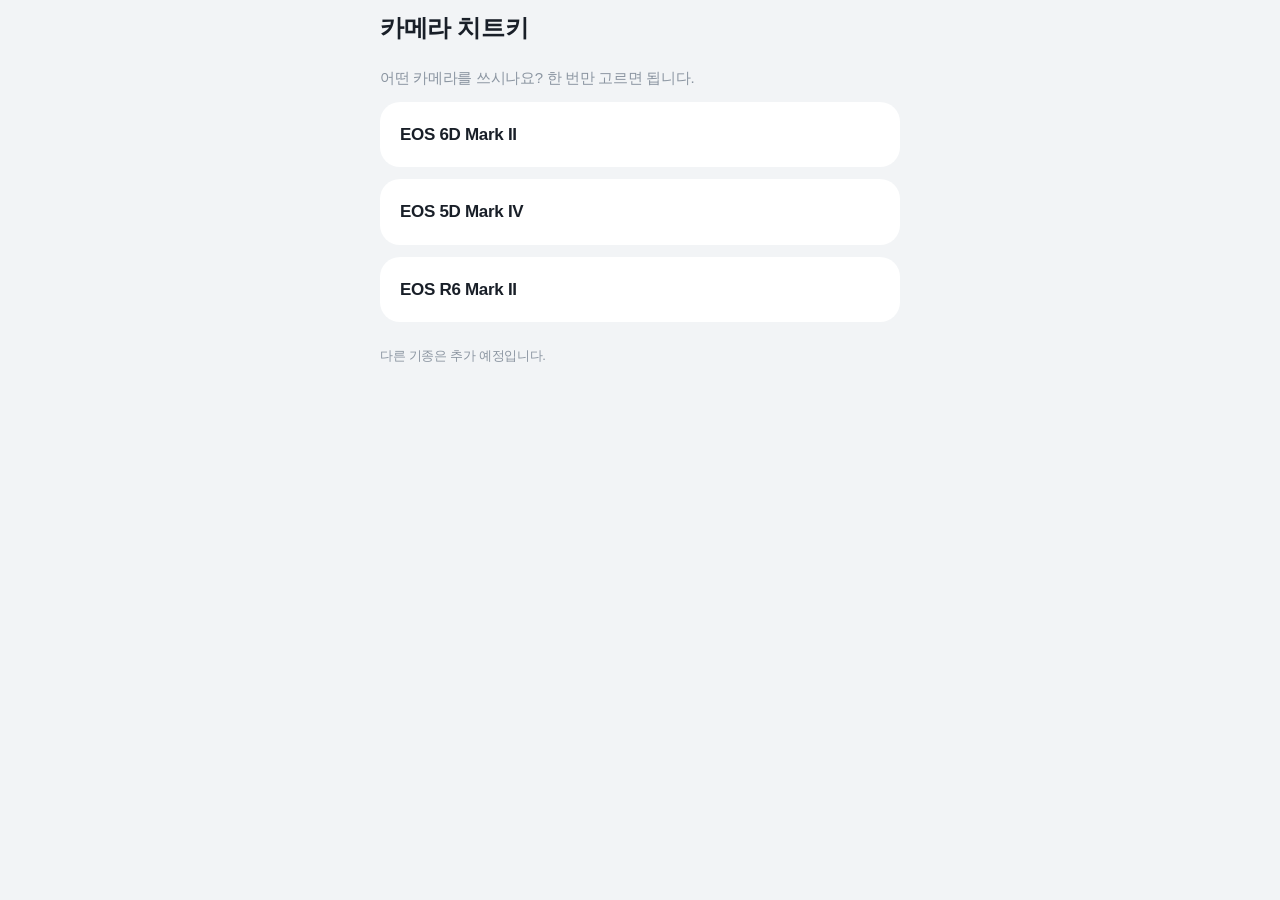
==== index.html @ 65f808e4 "카메라 치트키: 바디 다중 지원(6D2·5D4·R6 II), 토스 스타일 UI, 스타일 사진, 안드로이드 빌드 구성 - 상황 8 × 피사체 2 × 바디별 Av 설정값과 다이얼 순서" ====
<!doctype html>
<html lang="ko">
<head>
<meta charset="utf-8">
<meta name="viewport" content="width=device-width, initial-scale=1, viewport-fit=cover">
<meta name="theme-color" content="#f6f6f4">
<title>카메라 치트키</title>
<link rel="stylesheet" href="css/style.css">
</head>
<body>
<main id="view"></main>
<script src="js/data.js"></script>
<script src="js/exposure.js"></script>
<script src="js/dials.js"></script>
<script src="js/app.js"></script>
</body>
</html>
---- css/style.css ----
/* 토스 스타일. 카드 20px, 테두리·그림자 없음, 구분은 여백. 여백 20/12/24. */
:root {
  --bg: #f2f4f6;
  --card: #ffffff;
  --card-press: #eef0f3;
  --title: #191f28;
  --body: #333d4b;
  --sub: #8b95a1;
  --seg: #e5e8eb;
  --pill: #e5e8eb;
  --accent: #3182f6;
  --accent-press: #1b64da;
  --warn: #f04452;
  --flash: #e8f1fe;
}
@media (prefers-color-scheme: dark) {
  :root:not([data-theme="light"]) {
    --bg: #17171c; --card: #202027; --card-press: #2a2a33; --title: #f2f4f6; --body: #c3c8cf; --sub: #8b95a1;
    --seg: #2c2c35; --pill: #2c2c35; --accent: #4593fc; --accent-press: #3182f6; --warn: #ff5b66; --flash: #1f2d44; color-scheme: dark;
  }
}
:root[data-theme="dark"] {
  --bg: #17171c; --card: #202027; --card-press: #2a2a33; --title: #f2f4f6; --body: #c3c8cf; --sub: #8b95a1;
  --seg: #2c2c35; --pill: #2c2c35; --accent: #4593fc; --accent-press: #3182f6; --warn: #ff5b66; --flash: #1f2d44; color-scheme: dark;
}

* { box-sizing: border-box; }
html { -webkit-text-size-adjust: 100%; }
body {
  margin: 0; background: var(--bg); color: var(--body);
  font-family: Pretendard, -apple-system, "Apple SD Gothic Neo", "Malgun Gothic", sans-serif;
  font-size: 15px; line-height: 1.5; letter-spacing: -0.3px;
  font-variant-numeric: tabular-nums;
  word-break: keep-all;
}
.muted { color: var(--sub); font-weight: 400; }
.subtitle { margin: -16px 0 16px; font-size: 15px; color: var(--sub); }
.banner { display: flex; align-items: center; justify-content: space-between; gap: 12px; background: var(--accent); color: #fff; border-radius: 20px; padding: 16px 20px; margin-bottom: 12px; }
.banner b { color: #fff; font-size: 17px; }
.banner span { font-size: 15px; white-space: nowrap; opacity: .9; }
.banner:active { background: var(--accent-press); }
.tips p { margin: 0; }
.tips p + p { margin-top: 8px; }
.caption { font-size: 11px; color: var(--sub); margin: -8px 0 16px !important; }
.rule.full .c { display: none; }
.rule.full .a { grid-column: 1 / -1; }
.setup .ko { color: var(--sub); }
.lead.small { font-size: 13px; margin-top: 24px; }
button.btn { width: 100%; border: 0; font: inherit; letter-spacing: inherit; font-size: 17px; font-weight: 600; cursor: pointer; }
a { color: inherit; text-decoration: none; }
/* 안드로이드 앱(Capacitor, edge-to-edge)에서는 상태바·내비바 영역만큼 띄움. 웹에서는 0. */
main { max-width: 560px; margin: 0 auto; padding: 0 20px 24px; overflow-wrap: anywhere;
  padding-top: max(env(safe-area-inset-top, 0px), var(--safe-area-inset-top, 0px));
  padding-bottom: calc(24px + max(env(safe-area-inset-bottom, 0px), var(--safe-area-inset-bottom, 0px))); }
.grid, .list, .nums { min-width: 0; }
.grid > *, .list > *, .nums > * { min-width: 0; }
.i { display: block; }
b { font-weight: 600; color: var(--title); }
.warn { color: var(--warn); }
.info { color: var(--accent); }
.press { transition: background-color .15s; }
.press:active { background: var(--card-press); }

/* 헤더 */
.bar { display: flex; align-items: center; gap: 12px; padding: 12px 0 24px; }
.bar h1 { flex: 1; min-width: 0; margin: 0; font-size: 24px; line-height: 1.3; font-weight: 700; color: var(--title); text-wrap: balance; }
.bar.sub { padding-top: 8px; }
.icon-btn { display: flex; align-items: center; justify-content: center; width: 36px; height: 36px; border-radius: 12px; color: var(--title); flex: 0 0 36px; }
.bar .icon-btn:first-child { margin-left: -8px; }
.bar .icon-btn:last-child { margin-right: -8px; }
.pill { display: inline-block; background: var(--pill); color: var(--body); font-size: 14px; line-height: 20px; padding: 6px 12px; border-radius: 999px; white-space: nowrap; }
.pill:active { background: var(--card-press); }

/* pill형 세그먼트 탭 (상황 / 원하는 사진). 렌즈 버튼은 채워진 파란 pill이라 구분됨 */
.seg { display: grid; grid-auto-flow: column; grid-auto-columns: 1fr; background: var(--seg); border-radius: 14px; padding: 4px; margin-bottom: 24px; }
.seg button { font: inherit; letter-spacing: inherit; font-size: 15px; height: 40px; border: 0; border-radius: 11px; background: transparent; color: var(--sub); padding: 0 8px; transition: background-color .15s; }
.seg button.on { background: var(--card); color: var(--title); font-weight: 600; }

/* 렌즈 선택: 채워진 pill 버튼 */
.lens-row { display: flex; align-items: center; flex-wrap: wrap; gap: 8px; margin-bottom: 12px; }
.lens-row .lbl { font-size: 13px; color: var(--sub); margin-right: 4px; }
.lens-btn { font: inherit; letter-spacing: inherit; font-size: 14px; font-weight: 600; height: 36px; padding: 0 16px; border: 0; border-radius: 18px; background: var(--pill); color: var(--body); transition: background-color .15s; }
.lens-btn.on { background: var(--accent); color: #fff; }
.lens-btn:active { background: var(--card-press); }
.lens-btn.on:active { background: var(--accent-press); }
.seg button:focus-visible, a:focus-visible, .radio:focus-within, summary:focus-visible { outline: 2px solid var(--accent); outline-offset: 2px; }

/* 카드 */
.card { display: block; background: var(--card); border-radius: 20px; padding: 20px; }
.card + .card, .list > * + *, .grid { margin-top: 12px; }
.card h2 { font-size: 17px; font-weight: 600; color: var(--title); margin: 0 0 16px; }
.label-accent, .label-warn { display: block; font-size: 13px; font-weight: 600; margin-bottom: 4px; }
.label-accent { color: var(--accent); }
.label-warn { color: var(--warn); }
.lead { color: var(--sub); margin: 0 0 12px; }
.sec { font-size: 17px; font-weight: 600; color: var(--title); margin: 24px 0 12px; }

/* 최근 */
.recent { margin-bottom: 24px; }
.recent b { font-size: 17px; }

/* 상황 카드: 2열, 88px, 왼쪽 정렬 */
.grid { display: grid; grid-template-columns: 1fr 1fr; gap: 12px; }
.grid > * { margin-top: 0 !important; }
.scene { display: flex; flex-direction: column; justify-content: center; min-height: 88px; padding: 16px 20px; }
.scene b { display: block; font-size: 17px; line-height: 1.3; }
.scene small { display: block; font-size: 13px; color: var(--sub); margin-top: 4px; }
.scene.tall { min-height: 112px; }

/* 스타일 리스트 */
.list { display: block; }
.style { display: flex; align-items: center; gap: 16px; padding: 16px; }
.style .txt { min-width: 0; }
.style b { display: block; font-size: 17px; line-height: 1.3; }
.style small { display: block; font-size: 13px; color: var(--sub); margin-top: 4px; }
.slot { display: flex; flex: 0 0 72px; align-items: center; justify-content: center; width: 72px; height: 72px; border-radius: 12px; background: var(--bg); overflow: hidden; color: var(--sub); }
.slot img { width: 100%; height: 100%; object-fit: cover; }
.slot.wide { width: 100%; height: auto; aspect-ratio: 4 / 5; max-width: 100%; border-radius: 16px; margin-bottom: 16px; }
.slot.wide:empty, .slot.wide:not(:has(img)) { aspect-ratio: auto; height: 120px; }
.slot.wide small { font-size: 13px; }
.cond p { margin: 0; }
.cond p + p { margin-top: 16px; }

/* 핵심 숫자 카드 */
.key .sub { font-size: 13px; color: var(--sub); margin: 0; }
.key .sub + .nums { margin-top: 16px; }
.nums { display: grid; grid-template-columns: repeat(3, 1fr); gap: 12px; margin-bottom: 16px; }
.nums span { display: block; font-size: 13px; color: var(--sub); margin-bottom: 4px; }
.nums .num { display: inline-block; font-size: 32px; line-height: 1.15; font-weight: 700; color: var(--title); letter-spacing: -0.5px; white-space: nowrap; }
.key .sub .num { font-size: inherit; font-weight: 600; color: var(--body); letter-spacing: inherit; }
.num { border-radius: 6px; transition: background-color .3s; }
.num.flash { background: var(--flash); transition: none; }

/* 다이얼 순서 */
.steps { list-style: none; margin: 0; padding: 0; }
.steps li { display: flex; align-items: flex-start; gap: 12px; }
.steps li + li { margin-top: 16px; }
.n { display: inline-flex; flex: 0 0 24px; align-items: center; justify-content: center; width: 24px; height: 24px; border-radius: 50%; background: var(--accent); color: #fff; font-size: 13px; font-weight: 600; letter-spacing: 0; }
.steps li .n { margin-top: 0; }
.more { margin-top: 16px; }
.more summary { list-style: none; cursor: pointer; color: var(--accent); font-size: 15px; font-weight: 600; width: max-content; }
.more summary::-webkit-details-marker { display: none; }
.more summary::after { content: ' ›'; }
.more[open] summary::after { content: ' ‹'; }
.more ul { margin: 12px 0 0; padding-left: 18px; color: var(--body); }
.more li + li { margin-top: 8px; }

/* 현장 조정: 조건 | 조치 */
.rules { display: grid; gap: 16px; }
.rule { display: grid; grid-template-columns: minmax(0, 2fr) minmax(0, 3fr); gap: 12px; align-items: start; }
.rule .c { color: var(--sub); }
.rule .a { color: var(--title); font-weight: 600; }
.rule .c:empty { display: none; }
.rule .c:empty + .a { grid-column: 1 / -1; }

.why { font-size: 13px; color: var(--sub); margin: 24px 4px 0; }

/* 큰 버튼 */
.btn { display: flex; align-items: center; justify-content: center; height: 56px; margin-top: 24px; border-radius: 16px; background: var(--accent); color: #fff; font-size: 17px; font-weight: 600; }
.btn:active { background: var(--accent-press); }

/* 설정 */
.radio { display: flex; align-items: center; gap: 16px; cursor: pointer; }
.radio.on { box-shadow: inset 0 0 0 2px var(--accent); }
.radio input { width: 20px; height: 20px; accent-color: var(--accent); margin: 0; flex: 0 0 20px; }
.radio .txt { min-width: 0; }
.radio b { display: block; font-size: 17px; }
.radio small { display: block; font-size: 13px; color: var(--sub); margin-top: 4px; }
.setup h3 { display: flex; align-items: center; gap: 12px; font-size: 17px; font-weight: 600; color: var(--title); margin: 0 0 12px; }
.setup .val { color: var(--title); }
.setup .path { font-size: 13px; color: var(--sub); margin-top: 8px; }
.setup .path em { font-style: normal; }
.setup .whyline { font-size: 13px; color: var(--sub); margin-top: 8px; }

.foot { color: var(--sub); font-size: 13px; margin: 24px 4px 0; }

@media (max-width: 360px) {
  .nums .num { font-size: 26px; }
}

/* 카메라 선택 / 내 카메라 / 어댑터 표시 */
.choose { width: 100%; text-align: left; border: 0; font: inherit; letter-spacing: inherit; color: var(--body); cursor: pointer; }
.choose b { display: block; font-size: 17px; }
.choose small { display: block; font-size: 13px; color: var(--sub); margin-top: 4px; }
.choose.on { box-shadow: inset 0 0 0 2px var(--accent); }
.list > .choose + .choose { margin-top: 12px; }
.mycam { display: flex; align-items: center; justify-content: space-between; gap: 12px; }
.mycam b { display: block; font-size: 17px; }
.mycam small { display: block; font-size: 13px; color: var(--sub); margin-top: 4px; }
.mycam .chev { font-size: 22px; color: var(--sub); }
.tag { display: inline-block; font-size: 12px; font-weight: 600; color: var(--sub); background: var(--pill); border-radius: 999px; padding: 1px 8px; vertical-align: middle; margin-left: 4px; }
.list > .btn { margin-top: 24px; }
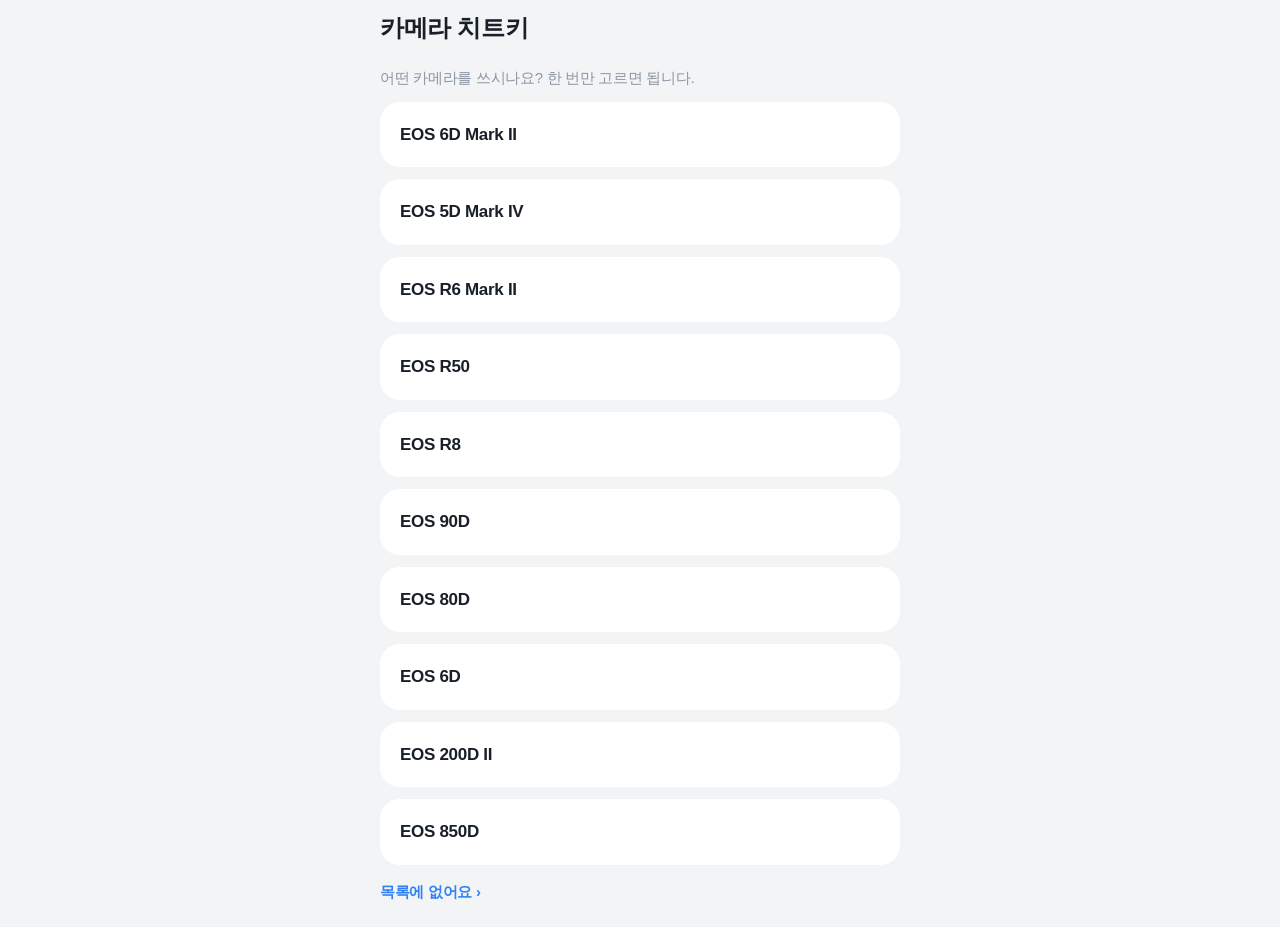
==== commit d4c3ceba: "검토 라운드 반영: 데이터 교차검증·악마의 변호인·UX 3종 검토 결과 수정 - 데이터·근거: 250D C 모드 근거 p.31, EF 85 출처 교체, APS-C ISO 상한 32" ====
--- a/index.html
+++ b/index.html
@@ -3,7 +3,8 @@
 <head>
 <meta charset="utf-8">
 <meta name="viewport" content="width=device-width, initial-scale=1, viewport-fit=cover">
-<meta name="theme-color" content="#f6f6f4">
+<meta name="theme-color" content="#f2f4f6" media="(prefers-color-scheme: light)">
+<meta name="theme-color" content="#17171c" media="(prefers-color-scheme: dark)">
 <title>카메라 치트키</title>
 <link rel="stylesheet" href="css/style.css">
 </head>
@@ -12,6 +13,12 @@
 <script src="js/data.js"></script>
 <script src="js/exposure.js"></script>
 <script src="js/dials.js"></script>
+<script src="js/exif.js"></script>
+<script src="js/mock-features.js"></script>
+<script src="js/analyze.js"></script>
+<script src="js/match.js"></script>
+<script src="js/pixels.js"></script>
+<script src="js/diagnose.js"></script>
 <script src="js/app.js"></script>
 </body>
 </html>
--- a/css/style.css
+++ b/css/style.css
@@ -78,6 +78,12 @@
 
 /* 렌즈 선택: 채워진 pill 버튼 */
 .lens-row { display: flex; align-items: center; flex-wrap: wrap; gap: 8px; margin-bottom: 12px; }
+/* 결과 화면 렌즈 칩: 줄바꿈 대신 가로 스크롤(렌즈가 3개 이상이어도 한 줄). 스크롤바 숨김 */
+.lens-row.scroll { flex-wrap: nowrap; overflow-x: auto; -webkit-overflow-scrolling: touch; scrollbar-width: none; margin-left: -20px; margin-right: -20px; padding: 0 20px 4px; scroll-padding: 0 20px; }
+.lens-row.scroll .lbl { position: sticky; left: 0; background: var(--bg); padding-right: 4px; z-index: 1; }
+.lens-row.scroll::-webkit-scrollbar { display: none; }
+.lens-row.scroll .lens-btn { flex: 0 0 auto; scroll-snap-align: start; white-space: nowrap; }
+.lens-row.scroll .lbl { flex: 0 0 auto; }
 .lens-row .lbl { font-size: 13px; color: var(--sub); margin-right: 4px; }
 .lens-btn { font: inherit; letter-spacing: inherit; font-size: 14px; font-weight: 600; height: 36px; padding: 0 16px; border: 0; border-radius: 18px; background: var(--pill); color: var(--body); transition: background-color .15s; }
 .lens-btn.on { background: var(--accent); color: #fff; }
@@ -190,3 +196,114 @@
 .mycam .chev { font-size: 22px; color: var(--sub); }
 .tag { display: inline-block; font-size: 12px; font-weight: 600; color: var(--sub); background: var(--pill); border-radius: 999px; padding: 1px 8px; vertical-align: middle; margin-left: 4px; }
 .list > .btn { margin-top: 24px; }
+
+/* ---------- 이 사진처럼 찍기 ---------- */
+/* 홈 탭 3칸: 글자가 길면 두 줄 허용 */
+.seg.three button { font-size: 14px; height: auto; min-height: 40px; padding: 6px 4px; line-height: 1.25; }
+.seg.tight { margin-bottom: 16px; }
+.ref-lead { margin: 0; color: var(--title); }
+.ref-note { font-size: 13px; color: var(--sub); margin: 8px 0 0; }
+.card h2 + .ref-note { margin: -8px 0 16px; }
+.ref-summary { margin: 0; font-size: 17px; font-weight: 600; color: var(--title); }
+.ref-photo .slot.wide { margin-bottom: 16px; }
+.ref-info { font-size: 13px; color: var(--accent); margin: 12px 4px 0; }
+.foot.center { text-align: center; margin-top: 12px; }
+/* 파일 선택 버튼: 큰 파란 버튼 안에 input을 숨김 */
+.btn.file { position: relative; overflow: hidden; cursor: pointer; }
+.btn.file input { position: absolute; inset: 0; opacity: 0; width: 100%; height: 100%; cursor: pointer; }
+.btn.file.off { background: var(--pill); color: var(--sub); }
+.btn.ghost { background: var(--pill); color: var(--title); margin-top: 12px; }
+.btn.ghost:active { background: var(--card-press); }
+/* 홈 '사진으로' 탭: 큰 카드 2개 */
+.big { display: flex; align-items: center; justify-content: space-between; gap: 12px; min-height: 88px; }
+.big .txt { min-width: 0; }
+.big b { display: block; font-size: 17px; line-height: 1.3; }
+.big small { display: block; font-size: 13px; color: var(--sub); margin-top: 4px; }
+.big .chev { font-size: 22px; color: var(--sub); }
+.ref-note.samples { margin: 16px 0 8px 4px; }
+.card + .ref-note.samples + .thumbs + .card, .thumbs + .card { margin-top: 16px; }
+/* 예시 썸네일 가로 스크롤 */
+.thumbs { display: flex; gap: 12px; overflow-x: auto; margin: 0 -20px; padding: 0 20px 4px; scrollbar-width: none; }
+.thumbs::-webkit-scrollbar { display: none; }
+.thumbs .slot { flex: 0 0 72px; border: 0; padding: 0; cursor: pointer; }
+/* 2단계: 사진과 같은 곳 카드 (파란 테두리) */
+.scene.same { width: 100%; text-align: left; border: 0; font: inherit; letter-spacing: inherit; color: var(--body); cursor: pointer; box-shadow: inset 0 0 0 2px var(--accent); margin-bottom: 12px; }
+.scene.same .label-accent { margin-bottom: 2px; }
+.grid > button.scene { text-align: left; border: 0; font: inherit; letter-spacing: inherit; color: var(--body); cursor: pointer; }
+/* 3단계 헤더 아래: 썸네일 + summary + 현재 선택 칩 */
+.ref-head { display: flex; align-items: center; gap: 16px; margin: -12px 0 16px; }
+.ref-head .txt { min-width: 0; display: flex; flex-direction: column; align-items: flex-start; gap: 6px; }
+.ref-head b { font-size: 15px; line-height: 1.35; }
+/* 가능/불가 목록: 20px SVG + 제목/설명 */
+.checks { list-style: none; margin: 0; padding: 0; }
+.checks li { display: flex; align-items: flex-start; gap: 12px; }
+.checks li + li { margin-top: 16px; }
+.checks .i { flex: 0 0 20px; margin-top: 2px; }
+.checks li > span { min-width: 0; }
+.checks b { display: block; }
+.checks small { display: block; font-size: 13px; color: var(--sub); margin-top: 2px; word-break: keep-all; }
+.checks small.info { color: var(--accent); }
+.checks .mini { display: inline-block; margin-top: 8px; font-size: 13px; font-weight: 600; color: var(--accent); background: var(--pill); border-radius: 999px; padding: 4px 12px; }
+/* ---------- 내 사진 진단 ---------- */
+.lights { display: grid; grid-template-columns: repeat(5, 1fr); gap: 8px; text-align: center; }
+.lights span { display: block; font-size: 13px; color: var(--sub); margin-bottom: 8px; white-space: nowrap; }
+.lights .dot { display: inline-block; width: 20px; height: 20px; border-radius: 50%; }
+.dot.ok { background: #22c55e; } .dot.warn { background: #f59e0b; } .dot.bad { background: #f04452; }
+.fnd { list-style: none; margin: 0; padding: 0; }
+.fnd li { display: flex; align-items: flex-start; gap: 12px; }
+.fnd li + li { margin-top: 16px; }
+.fnd .i { flex: 0 0 20px; margin-top: 2px; }
+.fnd li > span { min-width: 0; }
+.fnd b { display: block; }
+.fnd small { display: block; font-size: 13px; color: var(--sub); margin-top: 2px; word-break: keep-all; }
+.fnd small.info { color: var(--accent); }
+.okline { margin: 0 0 12px; color: #22c55e; font-weight: 600; }
+.okline:last-child { margin-bottom: 0; }
+.fnd:empty { display: none; }
+.card.gear { background: var(--seg); }
+.card.gear p { display: flex; align-items: flex-start; gap: 12px; margin: 0; }
+.card.gear .i { flex: 0 0 20px; margin-top: 2px; }
+.card.gear b { display: block; font-size: 15px; }
+.card.gear small { display: block; font-size: 13px; color: var(--sub); margin-top: 2px; }
+.pill.chip { color: var(--accent); font-weight: 600; }
+.card .pill.chip { margin: -4px 0 0; }
+.card > .btn.ghost { margin-top: 12px; }
+/* 검토 반영: 좁은 폭에서 조건|조치를 위아래로, 터치 영역, 핵심만 보기, 체크 카드, 시간 추천, 진단 라벨 */
+@media (max-width: 380px) { .rule { grid-template-columns: 1fr; gap: 2px; } .rule .c:empty + .a { grid-column: auto; } }
+.more summary { padding: 8px 0; margin: -8px 0; }
+.card.key .sub .focus-btn { float: right; margin: -4px 0 0 8px; }
+.focus-btn, .card .mini { display: inline-block; font-size: 13px; font-weight: 600; color: var(--accent); background: var(--pill); border-radius: 999px; padding: 4px 12px; border: 0; cursor: pointer; }
+.card .mini { margin-top: 12px; }
+main.focus > .card:not(.key):not(.dialc), main.focus > .why, main.focus > .foot, main.focus > .btn.ghost, main.focus > .ref-info { display: none; }
+main.focus .dialc .more { display: none; }
+.card.check { padding: 16px 20px; }
+.card.check .items { margin: 4px 0 8px; color: var(--title); font-weight: 600; }
+.card.check .mini { margin-top: 0; }
+.hints { display: flex; gap: 8px; flex-wrap: wrap; margin: 0 0 12px; }
+.hints .chip { font-size: 13px; }
+.ref-note.samples.link { display: block; color: var(--accent); margin-top: 16px; }
+.lights small { display: block; font-size: 12px; margin-top: 4px; color: var(--sub); }
+.lights small.ok { color: #15803d; } .lights small.warn { color: #b45309; } .lights small.bad { color: var(--warn); }
+.okline { color: #15803d; }
+.more.adv { margin-top: 24px; } .more.adv summary { color: var(--sub); font-weight: 400; } .more.adv .card { margin-top: 12px; }
+.more.similar { margin-top: 16px; } .more.similar summary { color: var(--accent); }
+.more.similar .list { margin-top: 8px; }
+.rules.big .a { font-size: 17px; }
+.grid + .card, .grid + .lens-row { margin-top: 12px; }
+.card h2 .muted.small { font-size: 13px; font-weight: 400; margin-left: 6px; }
+.rule .a a.info { color: var(--accent); text-decoration: underline; text-underline-offset: 3px; }
+/* 로딩 스켈레톤 */
+.skel { display: grid; gap: 10px; margin-top: 12px; }
+.skel span { display: block; height: 14px; border-radius: 7px; background: var(--seg); }
+.skel .w40 { width: 40%; } .skel .w60 { width: 60%; } .skel .w80 { width: 80%; }
+/* 설정: 사진 분석 */
+.analyze .lbl { font-size: 13px; color: var(--sub); margin: 0 0 8px; }
+.field { display: block; }
+.field .lbl { display: block; }
+.field input { width: 100%; font: inherit; letter-spacing: inherit; font-size: 15px; height: 48px; padding: 0 16px; border: 0; border-radius: 12px; background: var(--bg); color: var(--title); }
+.field input:focus-visible { outline: 2px solid var(--accent); outline-offset: 0; }
+.field .row { display: flex; gap: 8px; align-items: center; }
+.field .row input { flex: 1; min-width: 0; }
+.field .row .lens-btn { flex: 0 0 auto; height: 48px; border-radius: 12px; }
+.lens-btn:disabled { background: var(--pill); color: var(--sub); }
+.ref-note.warn { color: var(--warn); }
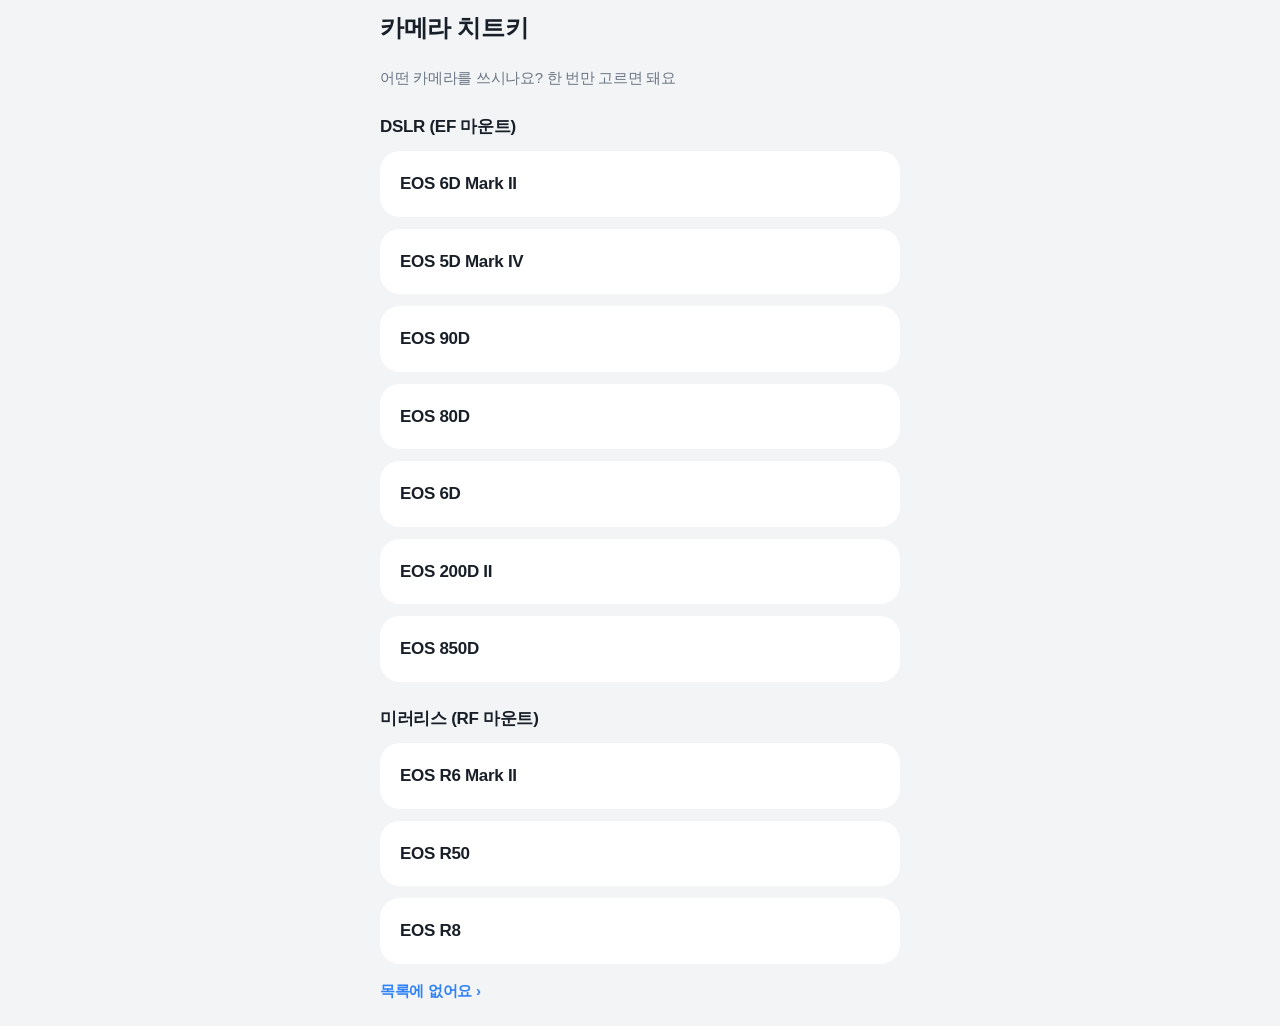
==== commit 172b40a8: "완성도 라운드: 버그 18건·데이터 교정·UX/접근성·PWA 반영 (audit.md 9절) - 동작: focus 누수, 리다이렉트 히스토리(go), #fix 조건만 필터+repla" ====
--- a/index.html
+++ b/index.html
@@ -6,6 +6,12 @@
 <meta name="theme-color" content="#f2f4f6" media="(prefers-color-scheme: light)">
 <meta name="theme-color" content="#17171c" media="(prefers-color-scheme: dark)">
 <title>카메라 치트키</title>
+<link rel="manifest" href="manifest.webmanifest">
+<link rel="icon" type="image/svg+xml" href="img/icon.svg">
+<link rel="apple-touch-icon" href="img/icon-192.png">
+<meta name="apple-mobile-web-app-capable" content="yes">
+<meta name="apple-mobile-web-app-status-bar-style" content="default">
+<meta name="apple-mobile-web-app-title" content="치트키">
 <link rel="stylesheet" href="css/style.css">
 </head>
 <body>
@@ -20,5 +26,6 @@
 <script src="js/pixels.js"></script>
 <script src="js/diagnose.js"></script>
 <script src="js/app.js"></script>
+<script>if ('serviceWorker' in navigator && location.protocol !== 'file:') navigator.serviceWorker.register('sw.js').catch(() => {});</script>
 </body>
 </html>
--- a/css/style.css
+++ b/css/style.css
@@ -5,7 +5,9 @@
   --card-press: #eef0f3;
   --title: #191f28;
   --body: #333d4b;
-  --sub: #8b95a1;
+  --sub: #6b7684;        /* 흰 배경 대비 4.6:1 (AA). 예전 #8b95a1은 2.9:1 */
+  --sub-weak: #8b95a1;   /* 장식·비활성용 */
+  --ok: #15803d; --ok-bg: #22c55e; --caution: #b45309; --caution-bg: #f59e0b;
   --seg: #e5e8eb;
   --pill: #e5e8eb;
   --accent: #3182f6;
@@ -16,12 +18,12 @@
 @media (prefers-color-scheme: dark) {
   :root:not([data-theme="light"]) {
     --bg: #17171c; --card: #202027; --card-press: #2a2a33; --title: #f2f4f6; --body: #c3c8cf; --sub: #8b95a1;
-    --seg: #2c2c35; --pill: #2c2c35; --accent: #4593fc; --accent-press: #3182f6; --warn: #ff5b66; --flash: #1f2d44; color-scheme: dark;
+    --seg: #2c2c35; --pill: #2c2c35; --accent: #4593fc; --accent-press: #3182f6; --warn: #ff5b66; --flash: #1f2d44; --sub-weak: #6b7684; --ok: #4ade80; --ok-bg: #22c55e; --caution: #fbbf24; --caution-bg: #f59e0b; color-scheme: dark;
   }
 }
 :root[data-theme="dark"] {
   --bg: #17171c; --card: #202027; --card-press: #2a2a33; --title: #f2f4f6; --body: #c3c8cf; --sub: #8b95a1;
-  --seg: #2c2c35; --pill: #2c2c35; --accent: #4593fc; --accent-press: #3182f6; --warn: #ff5b66; --flash: #1f2d44; color-scheme: dark;
+  --seg: #2c2c35; --pill: #2c2c35; --accent: #4593fc; --accent-press: #3182f6; --warn: #ff5b66; --flash: #1f2d44; --sub-weak: #6b7684; --ok: #4ade80; --ok-bg: #22c55e; --caution: #fbbf24; --caution-bg: #f59e0b; color-scheme: dark;
 }
 
 * { box-sizing: border-box; }
@@ -41,7 +43,7 @@
 .banner:active { background: var(--accent-press); }
 .tips p { margin: 0; }
 .tips p + p { margin-top: 8px; }
-.caption { font-size: 11px; color: var(--sub); margin: -8px 0 16px !important; }
+.caption { font-size: 12px; color: var(--sub); margin: -8px 0 16px !important; }
 .rule.full .c { display: none; }
 .rule.full .a { grid-column: 1 / -1; }
 .setup .ko { color: var(--sub); }
@@ -65,10 +67,10 @@
 .bar { display: flex; align-items: center; gap: 12px; padding: 12px 0 24px; }
 .bar h1 { flex: 1; min-width: 0; margin: 0; font-size: 24px; line-height: 1.3; font-weight: 700; color: var(--title); text-wrap: balance; }
 .bar.sub { padding-top: 8px; }
-.icon-btn { display: flex; align-items: center; justify-content: center; width: 36px; height: 36px; border-radius: 12px; color: var(--title); flex: 0 0 36px; }
-.bar .icon-btn:first-child { margin-left: -8px; }
-.bar .icon-btn:last-child { margin-right: -8px; }
-.pill { display: inline-block; background: var(--pill); color: var(--body); font-size: 14px; line-height: 20px; padding: 6px 12px; border-radius: 999px; white-space: nowrap; }
+.icon-btn { display: flex; align-items: center; justify-content: center; width: 44px; height: 44px; border-radius: 12px; color: var(--title); flex: 0 0 44px; border: 0; background: transparent; cursor: pointer; }
+.bar .icon-btn:first-child { margin-left: -12px; }
+.bar .icon-btn:last-child { margin-right: -12px; }
+.pill { display: inline-block; background: var(--pill); color: var(--body); font-size: 14px; line-height: 20px; padding: 8px 14px; border-radius: 999px; white-space: nowrap; }
 .pill:active { background: var(--card-press); }
 
 /* pill형 세그먼트 탭 (상황 / 원하는 사진). 렌즈 버튼은 채워진 파란 pill이라 구분됨 */
@@ -85,11 +87,11 @@
 .lens-row.scroll .lens-btn { flex: 0 0 auto; scroll-snap-align: start; white-space: nowrap; }
 .lens-row.scroll .lbl { flex: 0 0 auto; }
 .lens-row .lbl { font-size: 13px; color: var(--sub); margin-right: 4px; }
-.lens-btn { font: inherit; letter-spacing: inherit; font-size: 14px; font-weight: 600; height: 36px; padding: 0 16px; border: 0; border-radius: 18px; background: var(--pill); color: var(--body); transition: background-color .15s; }
+.lens-btn { font: inherit; letter-spacing: inherit; font-size: 14px; font-weight: 600; height: 40px; padding: 0 16px; border: 0; border-radius: 20px; background: var(--pill); color: var(--body); transition: background-color .15s; }
 .lens-btn.on { background: var(--accent); color: #fff; }
 .lens-btn:active { background: var(--card-press); }
 .lens-btn.on:active { background: var(--accent-press); }
-.seg button:focus-visible, a:focus-visible, .radio:focus-within, summary:focus-visible { outline: 2px solid var(--accent); outline-offset: 2px; }
+.seg button:focus-visible, a:focus-visible, button:focus-visible, .radio:focus-within, summary:focus-visible { outline: 2px solid var(--accent); outline-offset: 2px; }
 
 /* 카드 */
 .card { display: block; background: var(--card); border-radius: 20px; padding: 20px; }
@@ -154,7 +156,7 @@
 /* 현장 조정: 조건 | 조치 */
 .rules { display: grid; gap: 16px; }
 .rule { display: grid; grid-template-columns: minmax(0, 2fr) minmax(0, 3fr); gap: 12px; align-items: start; }
-.rule .c { color: var(--sub); }
+.rule .c { color: var(--body); }
 .rule .a { color: var(--title); font-weight: 600; }
 .rule .c:empty { display: none; }
 .rule .c:empty + .a { grid-column: 1 / -1; }
@@ -181,7 +183,9 @@
 .foot { color: var(--sub); font-size: 13px; margin: 24px 4px 0; }
 
 @media (max-width: 360px) {
-  .nums .num { font-size: 26px; }
+  .nums { gap: 8px; }
+  .nums .num { font-size: 24px; }
+  .nums span { font-size: 12px; white-space: nowrap; }
 }
 
 /* 카메라 선택 / 내 카메라 / 어댑터 표시 */
@@ -248,7 +252,7 @@
 .lights { display: grid; grid-template-columns: repeat(5, 1fr); gap: 8px; text-align: center; }
 .lights span { display: block; font-size: 13px; color: var(--sub); margin-bottom: 8px; white-space: nowrap; }
 .lights .dot { display: inline-block; width: 20px; height: 20px; border-radius: 50%; }
-.dot.ok { background: #22c55e; } .dot.warn { background: #f59e0b; } .dot.bad { background: #f04452; }
+.dot.ok { background: var(--ok-bg); } .dot.warn { background: var(--caution-bg); } .dot.bad { background: #f04452; }
 .fnd { list-style: none; margin: 0; padding: 0; }
 .fnd li { display: flex; align-items: flex-start; gap: 12px; }
 .fnd li + li { margin-top: 16px; }
@@ -257,7 +261,7 @@
 .fnd b { display: block; }
 .fnd small { display: block; font-size: 13px; color: var(--sub); margin-top: 2px; word-break: keep-all; }
 .fnd small.info { color: var(--accent); }
-.okline { margin: 0 0 12px; color: #22c55e; font-weight: 600; }
+.okline { margin: 0 0 12px; color: var(--ok); font-weight: 600; }
 .okline:last-child { margin-bottom: 0; }
 .fnd:empty { display: none; }
 .card.gear { background: var(--seg); }
@@ -270,7 +274,7 @@
 .card > .btn.ghost { margin-top: 12px; }
 /* 검토 반영: 좁은 폭에서 조건|조치를 위아래로, 터치 영역, 핵심만 보기, 체크 카드, 시간 추천, 진단 라벨 */
 @media (max-width: 380px) { .rule { grid-template-columns: 1fr; gap: 2px; } .rule .c:empty + .a { grid-column: auto; } }
-.more summary { padding: 8px 0; margin: -8px 0; }
+.more summary { padding: 12px 0; margin: -12px 0; min-height: 44px; display: inline-flex; align-items: center; gap: 4px; }
 .card.key .sub .focus-btn { float: right; margin: -4px 0 0 8px; }
 .focus-btn, .card .mini { display: inline-block; font-size: 13px; font-weight: 600; color: var(--accent); background: var(--pill); border-radius: 999px; padding: 4px 12px; border: 0; cursor: pointer; }
 .card .mini { margin-top: 12px; }
@@ -283,8 +287,7 @@
 .hints .chip { font-size: 13px; }
 .ref-note.samples.link { display: block; color: var(--accent); margin-top: 16px; }
 .lights small { display: block; font-size: 12px; margin-top: 4px; color: var(--sub); }
-.lights small.ok { color: #15803d; } .lights small.warn { color: #b45309; } .lights small.bad { color: var(--warn); }
-.okline { color: #15803d; }
+.lights small.ok { color: var(--ok); } .lights small.warn { color: var(--caution); } .lights small.bad { color: var(--warn); }
 .more.adv { margin-top: 24px; } .more.adv summary { color: var(--sub); font-weight: 400; } .more.adv .card { margin-top: 12px; }
 .more.similar { margin-top: 16px; } .more.similar summary { color: var(--accent); }
 .more.similar .list { margin-top: 8px; }
@@ -292,6 +295,20 @@
 .grid + .card, .grid + .lens-row { margin-top: 12px; }
 .card h2 .muted.small { font-size: 13px; font-weight: 400; margin-left: 6px; }
 .rule .a a.info { color: var(--accent); text-decoration: underline; text-underline-offset: 3px; }
+/* 설정 진행률·했음 체크, 홈 렌즈 인라인 */
+.progress { height: 6px; border-radius: 3px; background: var(--seg); overflow: hidden; margin: -4px 0 6px; }
+.progress span { display: block; height: 100%; background: var(--accent); transition: width .2s; }
+.setup h3 .done { margin-left: auto; font-size: 13px; font-weight: 400; color: var(--sub); display: inline-flex; align-items: center; gap: 6px; cursor: pointer; }
+.setup h3 .done input { width: 20px; height: 20px; accent-color: var(--accent); margin: 0; }
+.setup.is-done { opacity: .55; }
+.setup.is-done h3 .done { color: var(--accent); font-weight: 600; }
+.lens-inline { margin: -12px 0 16px; }
+.lens-inline .lens-row { margin-bottom: 4px; }
+.lens-inline .mini { margin-top: 4px; }
+#lensChip { border: 0; font: inherit; letter-spacing: inherit; cursor: pointer; }
+/* 전역 오류 토스트 */
+.toast { position: fixed; left: 20px; right: 20px; bottom: calc(24px + env(safe-area-inset-bottom, 0px)); background: var(--title); color: var(--card); border-radius: 16px; padding: 14px 16px; font-size: 14px; z-index: 50; display: flex; gap: 12px; align-items: center; }
+.toast a { color: var(--accent); font-weight: 600; margin-left: auto; white-space: nowrap; }
 /* 로딩 스켈레톤 */
 .skel { display: grid; gap: 10px; margin-top: 12px; }
 .skel span { display: block; height: 14px; border-radius: 7px; background: var(--seg); }
@@ -307,3 +324,43 @@
 .field .row .lens-btn { flex: 0 0 auto; height: 48px; border-radius: 12px; }
 .lens-btn:disabled { background: var(--pill); color: var(--sub); }
 .ref-note.warn { color: var(--warn); }
+
+/* ---- 라운드 2(완성도): 모션·터치·a11y ---- */
+@media (prefers-reduced-motion: reduce) { *, *::before, *::after { transition: none !important; animation: none !important; scroll-behavior: auto !important; } }
+.press { transition: background-color .15s, transform .1s; }
+.card.press:active, .btn.press:active, .slot.press:active { transform: scale(.985); }
+.mini.press:active, .pill.press:active, .lens-btn:active { transform: scale(.97); }
+.focus-btn, .card .mini, .checks .mini, .lens-inline .mini { min-height: 36px; padding: 8px 12px; line-height: 20px; }
+.card.key .sub:has(> .ctx) { display: flex; align-items: flex-start; gap: 8px; }   /* 첫 줄(기종·렌즈 + 버튼)만. 둘째 줄의 .num은 그대로 인라인 */
+.card.key .sub .ctx { flex: 1; min-width: 0; padding-top: 7px; }
+.card-actions { display: inline-flex; flex: 0 0 auto; gap: 6px; margin-left: auto; }
+.card-actions .mini { margin-top: 0; }
+.card-actions #shareBtn { display: inline-flex; align-items: center; justify-content: center; width: 36px; padding: 0; }
+.card.key .sub .focus-btn { float: none; margin: 0; }
+/* 결과 화면 끝 '다른 상황 고르기'는 고스트 버튼(주 행동 아님) */
+main > .btn.ghost { margin-top: 24px; }
+/* 렌즈 체크 CTA: 화면 하단 고정 + 선택 개수 */
+.btn.sticky { position: sticky; bottom: calc(16px + env(safe-area-inset-bottom, 0px)); margin-top: 16px; box-shadow: 0 8px 24px rgba(0, 0, 0, .12); }
+/* 홈 체크리스트: 처음엔 펼침, 이후엔 한 줄 */
+details.card.check summary { list-style: none; cursor: pointer; display: flex; align-items: center; gap: 4px; font-size: 13px; font-weight: 600; color: var(--sub); min-height: 24px; }
+details.card.check summary::-webkit-details-marker { display: none; }
+details.card.check summary svg { transition: transform .15s; margin-left: auto; }
+details.card.check[open] summary svg { transform: rotate(180deg); }
+details.card.check:not([open]) { padding: 12px 20px; }
+/* 자세히 summary 안의 SVG 화살표: 글자 화살표(::after)는 끄고, 열리면 회전 */
+.more summary:has(svg)::after { content: none; }
+.more summary svg { transition: transform .15s; }
+.more[open] summary svg { transform: rotate(180deg); }
+/* 헤더 렌즈 칩: 긴 이름은 말줄임 */
+#lensChip { display: inline-flex; align-items: center; gap: 2px; max-width: 46vw; }
+#lensChip .t { overflow: hidden; text-overflow: ellipsis; white-space: nowrap; }
+/* 진단 신호등 5칸: 라벨 줄바꿈 허용, 320px에서 글자 축소 */
+.lights span { white-space: normal; line-height: 1.3; }
+@media (max-width: 360px) { .lights span { font-size: 12px; } .lights small { font-size: 11px; } }
+/* 설정 '했음' 체크: 44px 터치 영역 */
+.setup h3 .done { min-height: 44px; margin: -10px -8px -10px auto; padding: 0 8px; }
+.setup .ko { color: var(--sub-weak); }
+/* 카메라 선택: 마운트별 묶음 */
+.sec + .list { margin-top: 0; }
+/* 토스트 안전 영역·접근성 */
+.toast { z-index: 20; display: flex; align-items: center; gap: 12px; }
